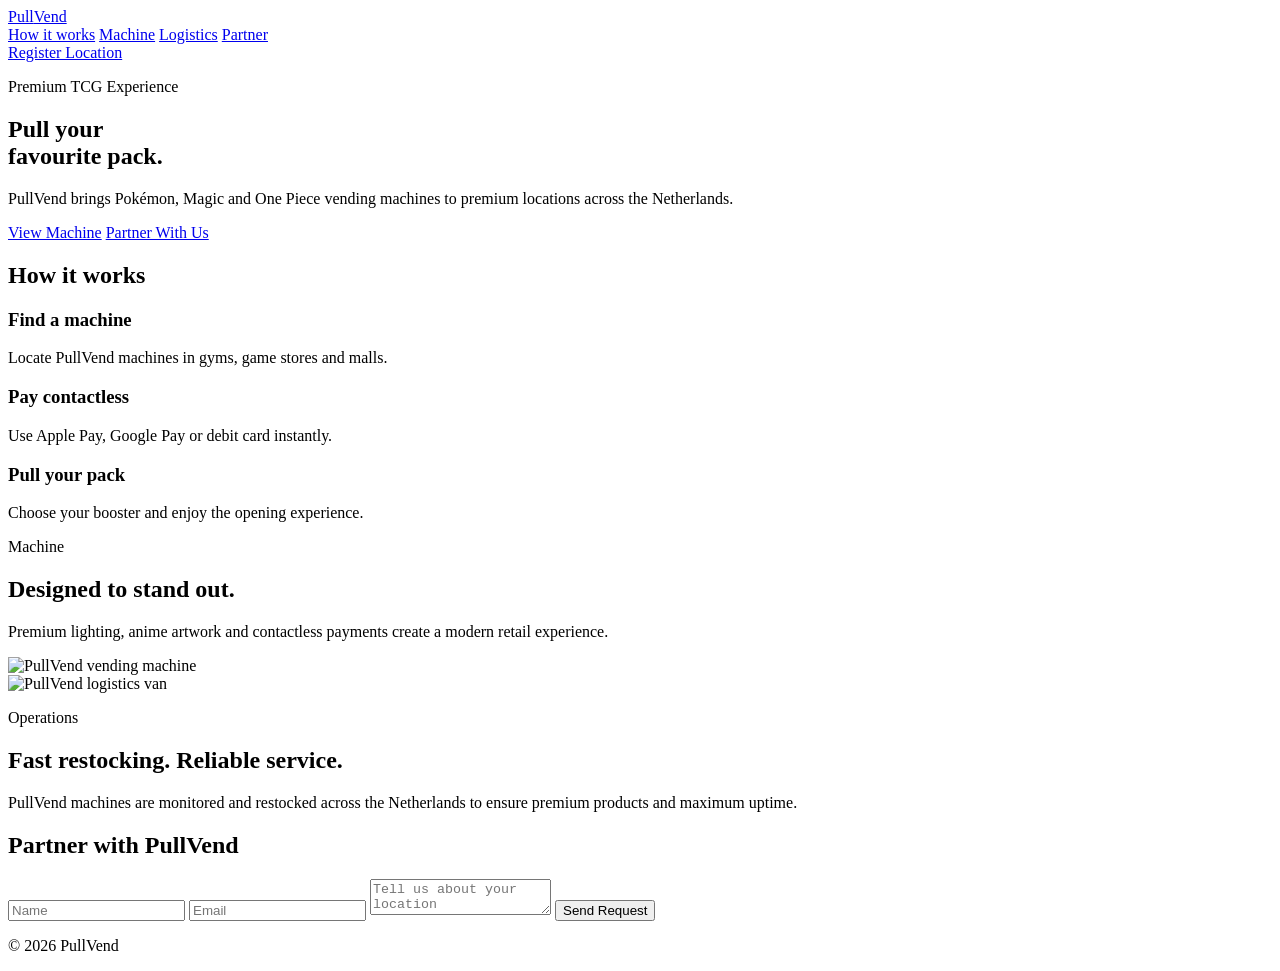
==== index.html @ 0a93a04c "Add files via upload" ====
<!DOCTYPE html>
<html lang="en">
<head>
  <meta charset="UTF-8">
  <meta name="viewport" content="width=device-width, initial-scale=1.0">
  <title>PullVend — TCG Vending Machines</title>
  <meta name="description" content="Premium TCG vending machines across the Netherlands.">
  <link rel="stylesheet" href="css/styles.css">
  <link rel="preconnect" href="https://fonts.googleapis.com">
  <link rel="preconnect" href="https://fonts.gstatic.com" crossorigin>
  <link href="https://fonts.googleapis.com/css2?family=Syne:wght@700;800&family=Outfit:wght@400;500;600&display=swap" rel="stylesheet">
</head>
<body>

<nav>
  <div class="wrap nav-inner">
    <a href="#" class="logo">Pull<span>Vend</span></a>

    <div class="nav-links">
      <a href="#how">How it works</a>
      <a href="#showcase">Machine</a>
      <a href="#logistics">Logistics</a>
      <a href="#partner">Partner</a>
    </div>

    <a href="#partner" class="nav-btn">Register Location</a>
  </div>
</nav>

<section id="hero">
  <div class="wrap hero-content">
    <p class="tag">Premium TCG Experience</p>

    <h1>
      Pull your<br>
      <span>favourite pack.</span>
    </h1>

    <p class="hero-text">
      PullVend brings Pokémon, Magic and One Piece vending machines
      to premium locations across the Netherlands.
    </p>

    <div class="hero-buttons">
      <a href="#showcase" class="btn-primary">View Machine</a>
      <a href="#partner" class="btn-secondary">Partner With Us</a>
    </div>
  </div>
</section>

<section id="how">
  <div class="wrap">
    <h2>How it works</h2>

    <div class="cards">
      <div class="card">
        <h3>Find a machine</h3>
        <p>Locate PullVend machines in gyms, game stores and malls.</p>
      </div>

      <div class="card">
        <h3>Pay contactless</h3>
        <p>Use Apple Pay, Google Pay or debit card instantly.</p>
      </div>

      <div class="card">
        <h3>Pull your pack</h3>
        <p>Choose your booster and enjoy the opening experience.</p>
      </div>
    </div>
  </div>
</section>

<section id="showcase">
  <div class="wrap two-col">
    <div>
      <p class="tag">Machine</p>
      <h2>Designed to stand out.</h2>

      <p class="section-text">
        Premium lighting, anime artwork and contactless payments
        create a modern retail experience.
      </p>
    </div>

    <div class="image-box">
      <img src="images/machine.png" alt="PullVend vending machine" loading="lazy">
    </div>
  </div>
</section>

<section id="logistics">
  <div class="wrap two-col">

    <div class="image-box">
      <img src="images/van.png" alt="PullVend logistics van" loading="lazy">
    </div>

    <div>
      <p class="tag">Operations</p>
      <h2>Fast restocking. Reliable service.</h2>

      <p class="section-text">
        PullVend machines are monitored and restocked across the Netherlands
        to ensure premium products and maximum uptime.
      </p>
    </div>

  </div>
</section>

<section id="partner">
  <div class="wrap">
    <h2>Partner with PullVend</h2>

    <form id="partnerForm">
      <input type="text" placeholder="Name" required>
      <input type="email" placeholder="Email" required>
      <textarea placeholder="Tell us about your location"></textarea>

      <button type="submit">Send Request</button>
    </form>
  </div>
</section>

<footer>
  <div class="wrap footer-inner">
    <p>© 2026 PullVend</p>
  </div>
</footer>

<script src="js/app.js"></script>
</body>
</html>
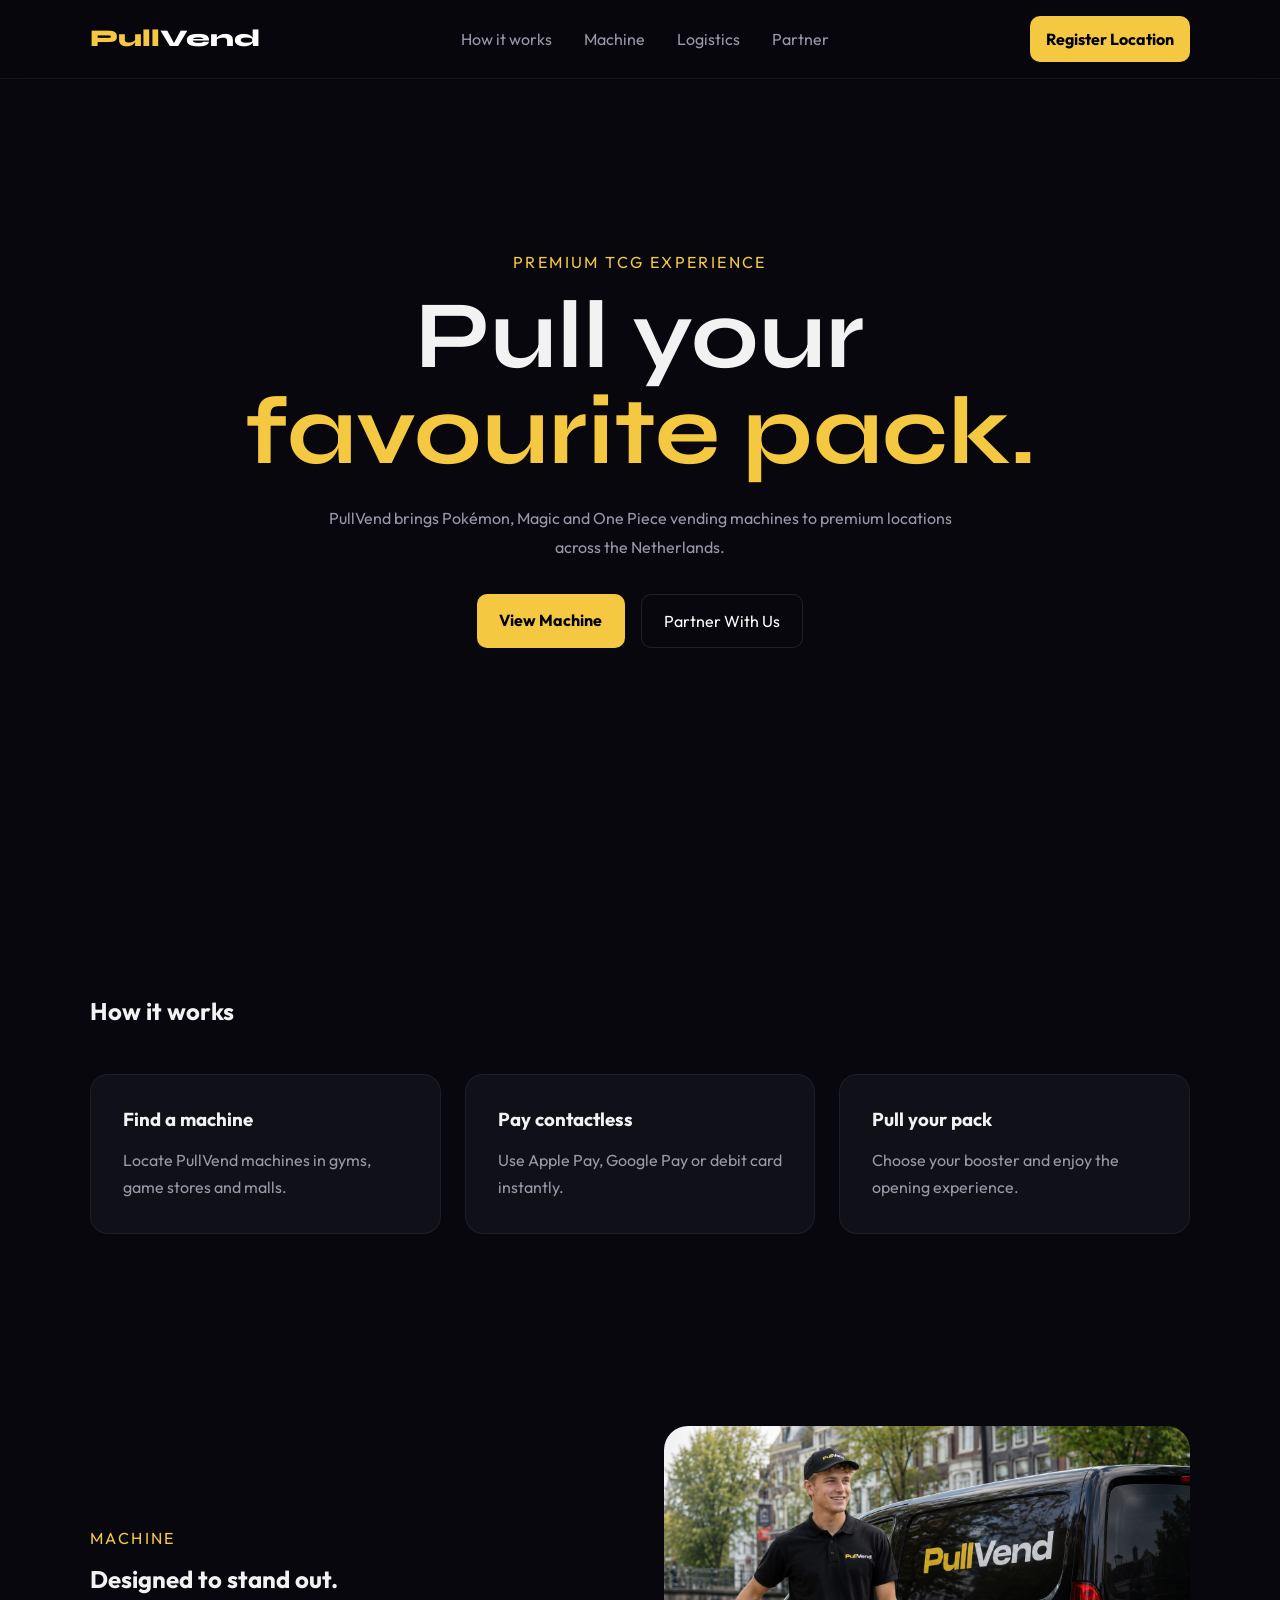
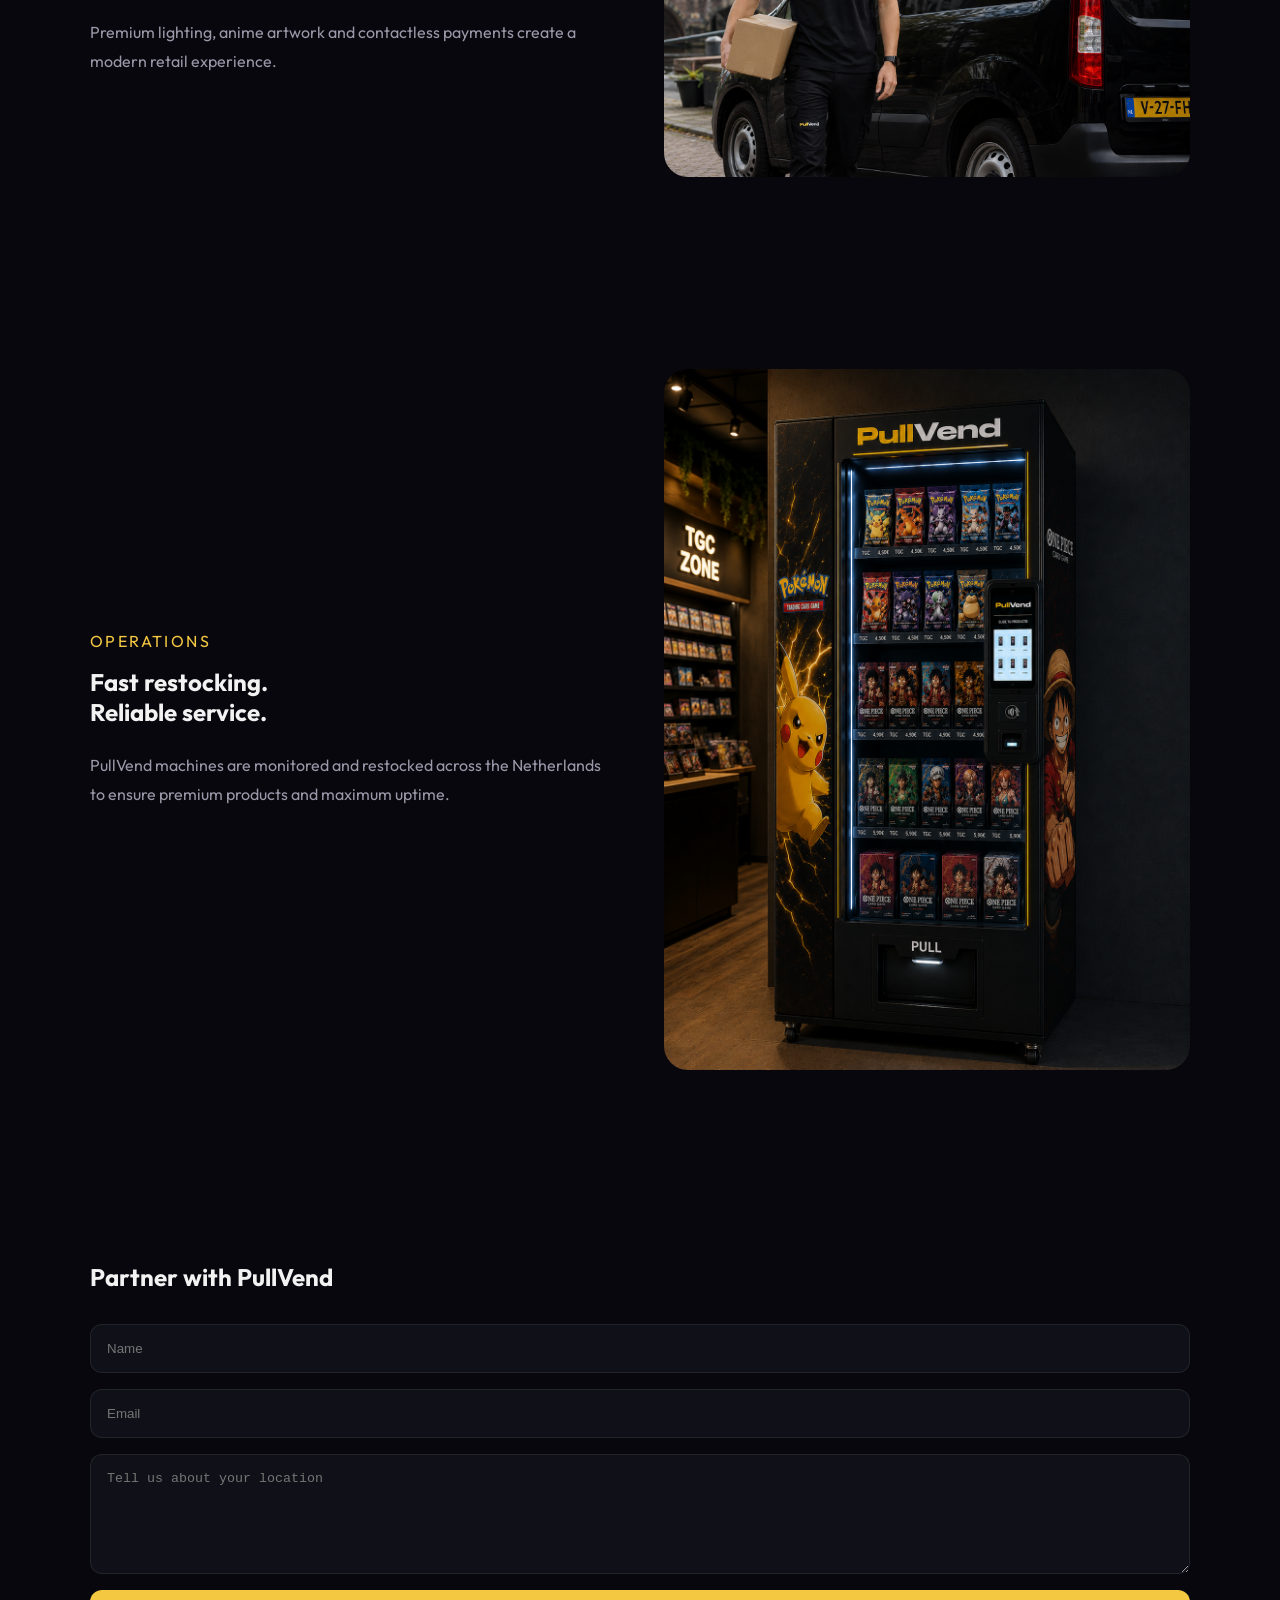
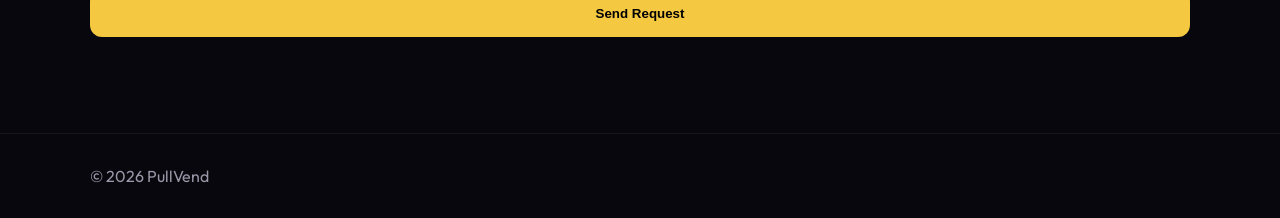
==== commit 5a685c3c: "Rename index (5).html to index.html" ====
--- a/index.html
+++ b/index.html
@@ -3,18 +3,27 @@
 <head>
   <meta charset="UTF-8">
   <meta name="viewport" content="width=device-width, initial-scale=1.0">
+
   <title>PullVend — TCG Vending Machines</title>
+
   <meta name="description" content="Premium TCG vending machines across the Netherlands.">
+
   <link rel="stylesheet" href="css/styles.css">
+
   <link rel="preconnect" href="https://fonts.googleapis.com">
   <link rel="preconnect" href="https://fonts.gstatic.com" crossorigin>
+
   <link href="https://fonts.googleapis.com/css2?family=Syne:wght@700;800&family=Outfit:wght@400;500;600&display=swap" rel="stylesheet">
 </head>
+
 <body>
 
 <nav>
   <div class="wrap nav-inner">
-    <a href="#" class="logo">Pull<span>Vend</span></a>
+
+    <a href="#" class="logo">
+      Pull<span>Vend</span>
+    </a>
 
     <div class="nav-links">
       <a href="#how">How it works</a>
@@ -23,13 +32,20 @@
       <a href="#partner">Partner</a>
     </div>
 
-    <a href="#partner" class="nav-btn">Register Location</a>
+    <a href="#partner" class="nav-btn">
+      Register Location
+    </a>
+
   </div>
 </nav>
 
 <section id="hero">
+
   <div class="wrap hero-content">
-    <p class="tag">Premium TCG Experience</p>
+
+    <p class="tag">
+      Premium TCG Experience
+    </p>
 
     <h1>
       Pull your<br>
@@ -42,93 +58,180 @@
     </p>
 
     <div class="hero-buttons">
-      <a href="#showcase" class="btn-primary">View Machine</a>
-      <a href="#partner" class="btn-secondary">Partner With Us</a>
-    </div>
-  </div>
+
+      <a href="#showcase" class="btn-primary">
+        View Machine
+      </a>
+
+      <a href="#partner" class="btn-secondary">
+        Partner With Us
+      </a>
+
+    </div>
+
+  </div>
+
 </section>
 
 <section id="how">
+
   <div class="wrap">
+
     <h2>How it works</h2>
 
     <div class="cards">
+
       <div class="card">
         <h3>Find a machine</h3>
-        <p>Locate PullVend machines in gyms, game stores and malls.</p>
+
+        <p>
+          Locate PullVend machines in gyms,
+          game stores and malls.
+        </p>
       </div>
 
       <div class="card">
         <h3>Pay contactless</h3>
-        <p>Use Apple Pay, Google Pay or debit card instantly.</p>
+
+        <p>
+          Use Apple Pay, Google Pay or debit card instantly.
+        </p>
       </div>
 
       <div class="card">
         <h3>Pull your pack</h3>
-        <p>Choose your booster and enjoy the opening experience.</p>
+
+        <p>
+          Choose your booster and enjoy the opening experience.
+        </p>
       </div>
-    </div>
-  </div>
+
+    </div>
+
+  </div>
+
 </section>
 
 <section id="showcase">
+
   <div class="wrap two-col">
+
     <div>
-      <p class="tag">Machine</p>
-      <h2>Designed to stand out.</h2>
+
+      <p class="tag">
+        Machine
+      </p>
+
+      <h2>
+        Designed to stand out.
+      </h2>
 
       <p class="section-text">
         Premium lighting, anime artwork and contactless payments
         create a modern retail experience.
       </p>
+
     </div>
 
     <div class="image-box">
-      <img src="images/machine.png" alt="PullVend vending machine" loading="lazy">
-    </div>
-  </div>
+
+      <img
+        src="images/machine.png"
+        alt="PullVend vending machine"
+        loading="lazy"
+      >
+
+    </div>
+
+  </div>
+
 </section>
 
 <section id="logistics">
+
   <div class="wrap two-col">
 
-    <div class="image-box">
-      <img src="images/van.png" alt="PullVend logistics van" loading="lazy">
-    </div>
+    <!-- TEXTO IZQUIERDA -->
 
     <div>
-      <p class="tag">Operations</p>
-      <h2>Fast restocking. Reliable service.</h2>
+
+      <p class="tag">
+        Operations
+      </p>
+
+      <h2>
+        Fast restocking.<br>
+        Reliable service.
+      </h2>
 
       <p class="section-text">
         PullVend machines are monitored and restocked across the Netherlands
         to ensure premium products and maximum uptime.
       </p>
-    </div>
-
-  </div>
+
+    </div>
+
+    <!-- IMAGEN DERECHA -->
+
+    <div class="image-box">
+
+      <img
+        src="images/van.png"
+        alt="PullVend logistics van"
+        loading="lazy"
+      >
+
+    </div>
+
+  </div>
+
 </section>
 
 <section id="partner">
+
   <div class="wrap">
-    <h2>Partner with PullVend</h2>
+
+    <h2>
+      Partner with PullVend
+    </h2>
 
     <form id="partnerForm">
-      <input type="text" placeholder="Name" required>
-      <input type="email" placeholder="Email" required>
-      <textarea placeholder="Tell us about your location"></textarea>
-
-      <button type="submit">Send Request</button>
+
+      <input
+        type="text"
+        placeholder="Name"
+        required
+      >
+
+      <input
+        type="email"
+        placeholder="Email"
+        required
+      >
+
+      <textarea
+        placeholder="Tell us about your location"
+      ></textarea>
+
+      <button type="submit">
+        Send Request
+      </button>
+
     </form>
-  </div>
+
+  </div>
+
 </section>
 
 <footer>
+
   <div class="wrap footer-inner">
     <p>© 2026 PullVend</p>
   </div>
+
 </footer>
 
 <script src="js/app.js"></script>
+
 </body>
 </html>
--- a/css/styles.css
+++ b/css/styles.css
@@ -0,0 +1,225 @@
+
+:root{
+  --bg:#07070D;
+  --bg2:#101018;
+  --gold:#F5C842;
+  --text:#F2F2F2;
+  --muted:#9A98A8;
+}
+
+*{
+  margin:0;
+  padding:0;
+  box-sizing:border-box;
+}
+
+body{
+  background:var(--bg);
+  color:var(--text);
+  font-family:'Outfit',sans-serif;
+  overflow-x:hidden;
+}
+
+img{
+  max-width:100%;
+  display:block;
+}
+
+.wrap{
+  width:min(1100px,92%);
+  margin:auto;
+}
+
+nav{
+  position:fixed;
+  width:100%;
+  top:0;
+  background:rgba(7,7,13,.92);
+  backdrop-filter:blur(12px);
+  border-bottom:1px solid rgba(255,255,255,.06);
+  z-index:100;
+}
+
+.nav-inner{
+  display:flex;
+  align-items:center;
+  justify-content:space-between;
+  padding:1rem 0;
+}
+
+.logo{
+  color:var(--gold);
+  font-family:'Syne',sans-serif;
+  font-size:1.5rem;
+  font-weight:800;
+  text-decoration:none;
+}
+
+.logo span{
+  color:white;
+}
+
+.nav-links{
+  display:flex;
+  gap:2rem;
+}
+
+.nav-links a{
+  color:var(--muted);
+  text-decoration:none;
+}
+
+.nav-btn{
+  background:var(--gold);
+  color:black;
+  padding:.8rem 1rem;
+  border-radius:10px;
+  text-decoration:none;
+  font-weight:700;
+}
+
+section{
+  padding:6rem 0;
+}
+
+#hero{
+  min-height:100vh;
+  display:flex;
+  align-items:center;
+  text-align:center;
+}
+
+.hero-content{
+  display:flex;
+  flex-direction:column;
+  align-items:center;
+}
+
+.tag{
+  color:var(--gold);
+  text-transform:uppercase;
+  letter-spacing:.15em;
+  margin-bottom:1rem;
+}
+
+h1{
+  font-family:'Syne',sans-serif;
+  font-size:clamp(3rem,8vw,6rem);
+  line-height:1;
+}
+
+h1 span{
+  color:var(--gold);
+}
+
+.hero-text,.section-text{
+  color:var(--muted);
+  max-width:650px;
+  line-height:1.8;
+  margin-top:1.5rem;
+}
+
+.hero-buttons{
+  display:flex;
+  gap:1rem;
+  margin-top:2rem;
+}
+
+.btn-primary,.btn-secondary{
+  padding:1rem 1.4rem;
+  border-radius:10px;
+  text-decoration:none;
+}
+
+.btn-primary{
+  background:var(--gold);
+  color:black;
+  font-weight:700;
+}
+
+.btn-secondary{
+  border:1px solid rgba(255,255,255,.1);
+  color:white;
+}
+
+.cards{
+  display:grid;
+  grid-template-columns:repeat(3,1fr);
+  gap:1.5rem;
+  margin-top:3rem;
+}
+
+.card{
+  background:var(--bg2);
+  border:1px solid rgba(255,255,255,.06);
+  border-radius:18px;
+  padding:2rem;
+}
+
+.card p{
+  color:var(--muted);
+  margin-top:1rem;
+  line-height:1.7;
+}
+
+.two-col{
+  display:grid;
+  grid-template-columns:1fr 1fr;
+  gap:3rem;
+  align-items:center;
+}
+
+.image-box{
+  border-radius:24px;
+  overflow:hidden;
+}
+
+form{
+  display:grid;
+  gap:1rem;
+  margin-top:2rem;
+}
+
+input,textarea{
+  background:var(--bg2);
+  border:1px solid rgba(255,255,255,.08);
+  border-radius:12px;
+  padding:1rem;
+  color:white;
+}
+
+textarea{
+  min-height:120px;
+}
+
+button{
+  background:var(--gold);
+  color:black;
+  border:none;
+  border-radius:12px;
+  padding:1rem;
+  font-weight:700;
+  cursor:pointer;
+}
+
+footer{
+  border-top:1px solid rgba(255,255,255,.06);
+  padding:2rem 0;
+  color:var(--muted);
+}
+
+@media(max-width:900px){
+
+  .cards,
+  .two-col{
+    grid-template-columns:1fr;
+  }
+
+  .nav-links{
+    display:none;
+  }
+
+  .hero-buttons{
+    flex-direction:column;
+  }
+}
